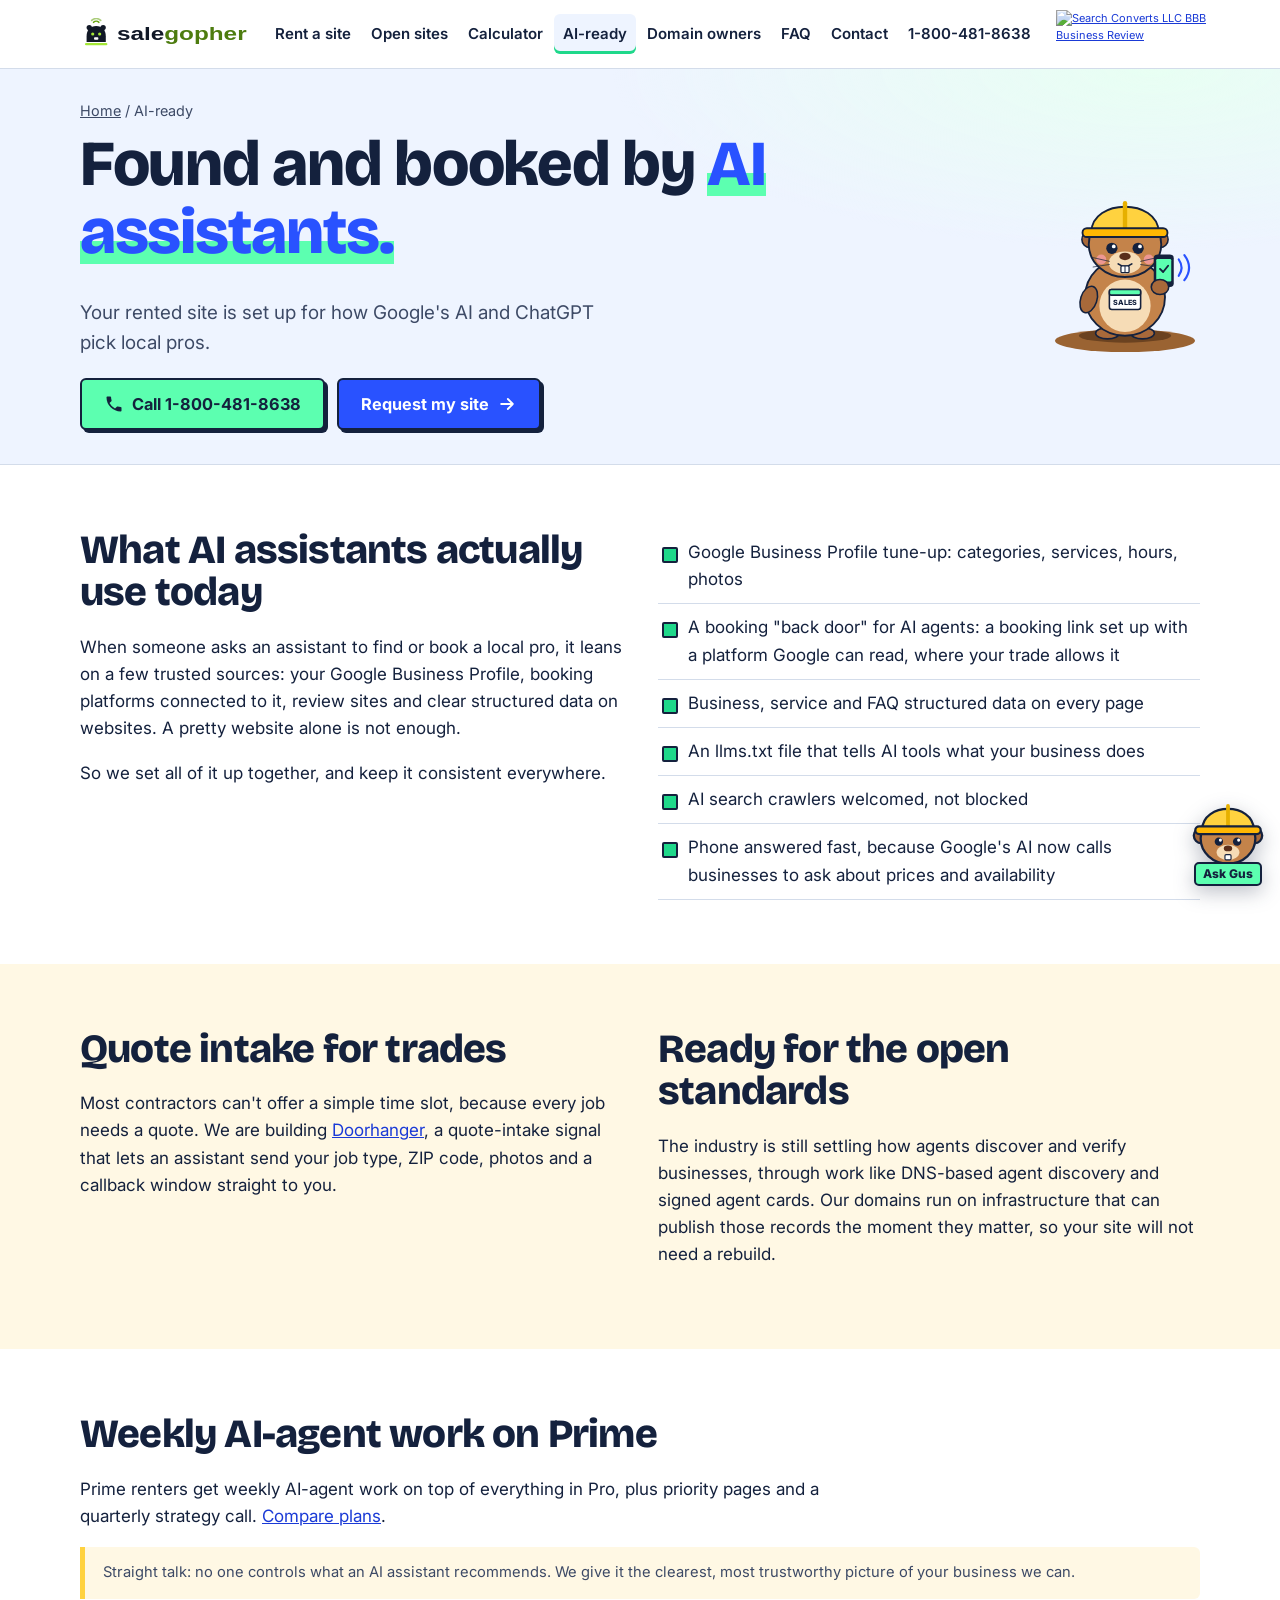
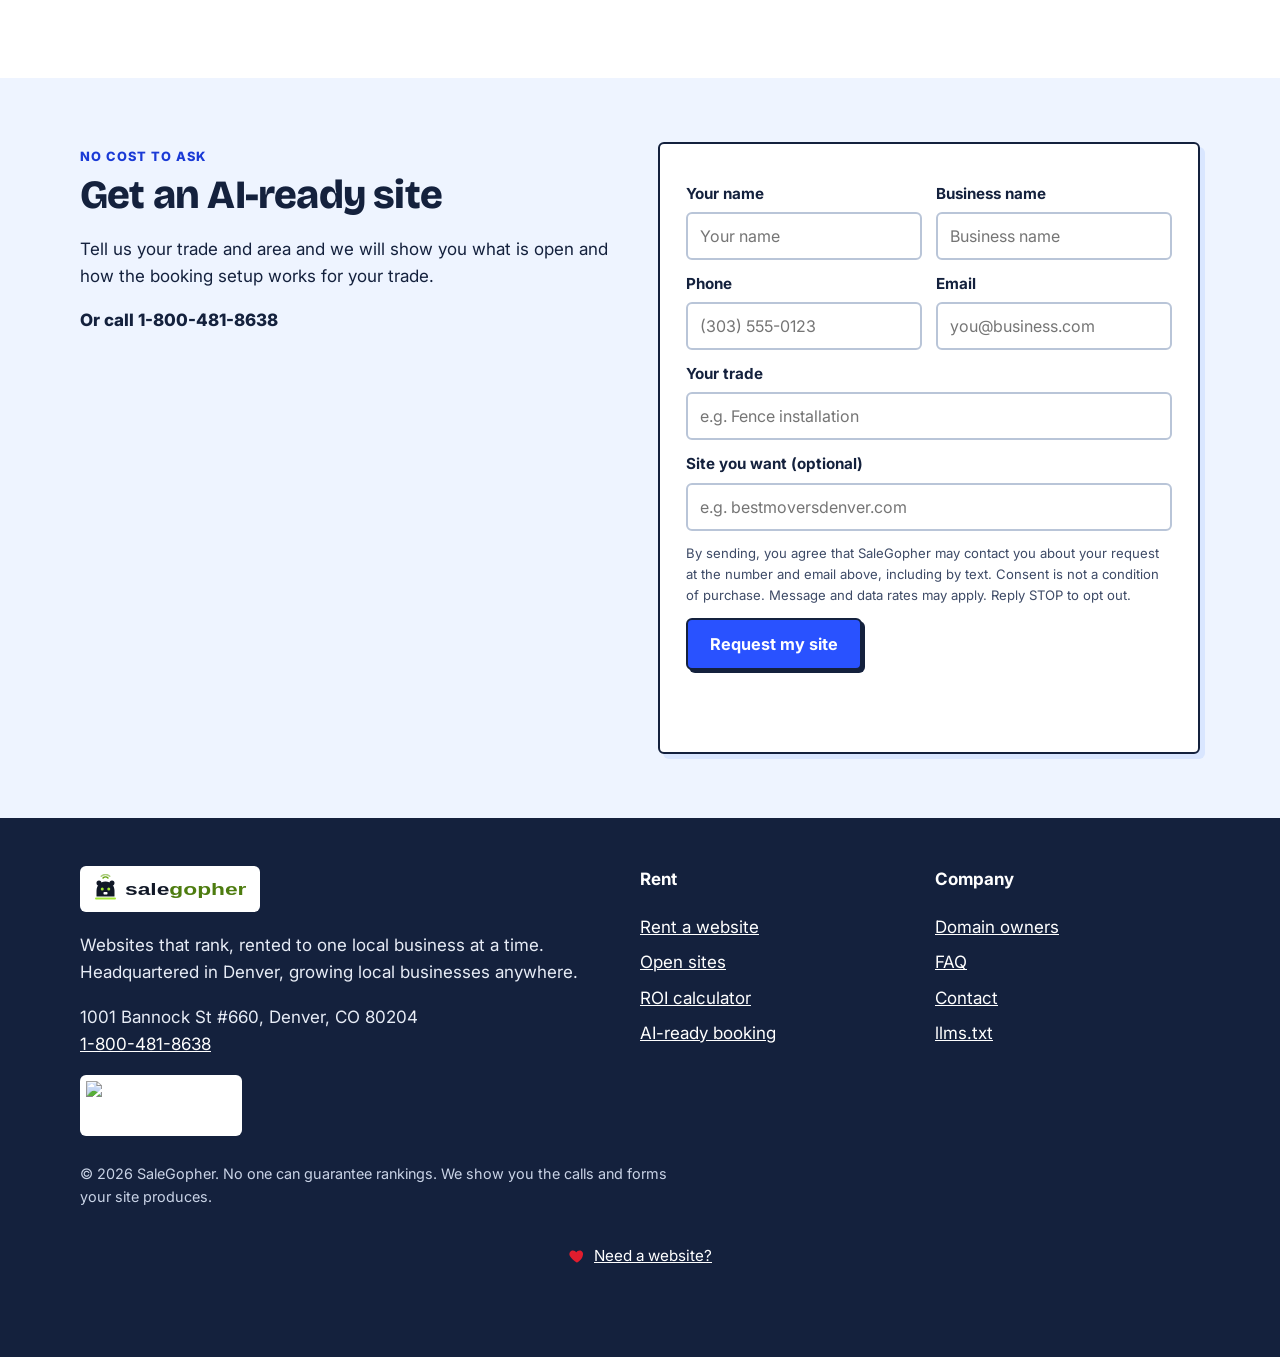
==== agent-ready/index.html @ 548cac98 "Launch salegopher.com v1.0 (logo B, Signal Gopher) Co-Authored-By: Claude Opus 5.5 <noreply@anthropi" ====
<!doctype html>
<html lang="en">
<head>
<meta charset="utf-8">
<meta name="viewport" content="width=device-width,initial-scale=1">
<title>AI-Ready Local Websites: Get Found and Booked by AI Assistants | SaleGopher</title>
<meta name="description" content="How SaleGopher sites help Google AI Mode and ChatGPT find and book your business: Google Business Profile, AI-agent booking path, structured data and llms.txt.">
<link rel="canonical" href="https://www.salegopher.com/agent-ready/">
<meta name="robots" content="index,follow,max-image-preview:large">
<meta property="og:type" content="website"><meta property="og:site_name" content="SaleGopher"><meta property="og:locale" content="en_US">
<meta property="og:title" content="AI-Ready Local Websites: Get Found and Booked by AI Assistants | SaleGopher"><meta property="og:description" content="How SaleGopher sites help Google AI Mode and ChatGPT find and book your business: Google Business Profile, AI-agent booking path, structured data and llms.txt."><meta property="og:url" content="https://www.salegopher.com/agent-ready/">
<meta property="og:image" content="https://www.salegopher.com/og.png"><meta property="og:image:width" content="1200"><meta property="og:image:height" content="630"><meta property="og:image:alt" content="SaleGopher: rent a website that ranks and keep every lead">
<meta name="twitter:card" content="summary_large_image"><meta name="twitter:title" content="AI-Ready Local Websites: Get Found and Booked by AI Assistants | SaleGopher"><meta name="twitter:description" content="How SaleGopher sites help Google AI Mode and ChatGPT find and book your business: Google Business Profile, AI-agent booking path, structured data and llms.txt."><meta name="twitter:image" content="https://www.salegopher.com/og.png">
<meta name="theme-color" content="#5cffb0">
<link rel="icon" href="/favicon.svg" type="image/svg+xml"><link rel="icon" href="/favicon.png" sizes="192x192" type="image/png"><link rel="apple-touch-icon" href="/apple-touch-icon.png">
<link rel="preconnect" href="https://fonts.googleapis.com"><link rel="preconnect" href="https://fonts.gstatic.com" crossorigin>
<link href="https://fonts.googleapis.com/css2?family=Bricolage+Grotesque:opsz,wght@12..96,700..800&family=Inter:wght@400;600;700;800&display=swap" rel="stylesheet">
<link rel="stylesheet" href="/assets/site.css?v=1.0">
<script type="application/ld+json">{"@context": "https://schema.org", "@graph": [{"@type": "Organization", "@id": "https://www.salegopher.com/#org", "name": "SaleGopher", "url": "https://www.salegopher.com/", "logo": "https://www.salegopher.com/assets/logo.svg", "image": "https://www.salegopher.com/og.png", "telephone": "+1-800-481-8638", "email": "info@eyetoad.com", "slogan": "Rent a website that ranks. Keep every lead.", "address": {"@type": "PostalAddress", "streetAddress": "1001 Bannock St #660", "addressLocality": "Denver", "addressRegion": "CO", "postalCode": "80204", "addressCountry": "US"}, "contactPoint": {"@type": "ContactPoint", "telephone": "+1-800-481-8638", "contactType": "sales", "areaServed": "US", "availableLanguage": "English"}, "description": "SaleGopher builds ranking local websites on exact-match keyword domains and rents each one exclusively to one business per trade and city. Headquartered in Denver, growing local businesses anywhere."}, {"@type": "WebSite", "@id": "https://www.salegopher.com/#site", "url": "https://www.salegopher.com/", "name": "SaleGopher", "inLanguage": "en-US", "publisher": {"@id": "https://www.salegopher.com/#org"}}, {"@type": "WebPage", "@id": "https://www.salegopher.com/agent-ready/#page", "url": "https://www.salegopher.com/agent-ready/", "name": "AI-Ready Local Websites: Get Found and Booked by AI Assistants | SaleGopher", "description": "How SaleGopher sites help Google AI Mode and ChatGPT find and book your business: Google Business Profile, AI-agent booking path, structured data and llms.txt.", "inLanguage": "en-US", "isPartOf": {"@id": "https://www.salegopher.com/#site"}, "about": {"@id": "https://www.salegopher.com/#org"}, "speakable": {"@type": "SpeakableSpecification", "cssSelector": [".hero h1", ".phead h1", ".lede"]}, "breadcrumb": {"@id": "https://www.salegopher.com/agent-ready/#crumbs"}}, {"@type": "BreadcrumbList", "@id": "https://www.salegopher.com/agent-ready/#crumbs", "itemListElement": [{"@type": "ListItem", "position": 1, "name": "Home", "item": "https://www.salegopher.com/"}, {"@type": "ListItem", "position": 2, "name": "AI-ready", "item": "https://www.salegopher.com/agent-ready/"}]}]}</script>
</head>
<body>
<a class="skip" href="#main">Skip to content</a>
<header class="top"><div class="wrap">
<a class="brand" href="/" aria-label="SaleGopher home"><img src="/assets/logo.svg" width="170" height="32" alt="SaleGopher"></a>
<button class="menu-btn" type="button" aria-expanded="false" aria-controls="nav">Menu</button>
<nav class="nav" id="nav" aria-label="Main"><a href="/rent-a-website/">Rent a site</a><a href="/available-websites/">Open sites</a><a href="/roi-calculator/">Calculator</a><a href="/agent-ready/" aria-current="page">AI-ready</a><a href="/domain-owners/">Domain owners</a><a href="/faq/">FAQ</a><a href="/contact/">Contact</a><a class="tel tel-d" href="tel:+18004818638">1-800-481-8638</a></nav>
<div class="tel-d"><a class="bbb" href="https://www.bbb.org/us/co/denver/profile/advertising-agencies/search-converts-llc-1296-90228702/#sealclick" target="_blank" rel="nofollow noopener"><img src="https://seal-alaskaoregonwesternwashington.bbb.org/seals/blue-seal-200-65-bbb-90228702.png" width="200" height="65" alt="Search Converts LLC BBB Business Review" loading="lazy"></a></div>
</div></header>
<div class="mbar"><a class="tel" href="tel:+18004818638">Call 1-800-481-8638</a><a class="bbb" href="https://www.bbb.org/us/co/denver/profile/advertising-agencies/search-converts-llc-1296-90228702/#sealclick" target="_blank" rel="nofollow noopener"><img src="https://seal-alaskaoregonwesternwashington.bbb.org/seals/blue-seal-200-65-bbb-90228702.png" width="200" height="65" alt="Search Converts LLC BBB Business Review" loading="lazy"></a></div>
<main id="main">
<div class="phead"><div class="wrap"><div><nav class="crumbs" aria-label="Breadcrumb"><a href="/">Home</a> / AI-ready</nav><h1>Found and booked by <em>AI assistants.</em></h1><p class="lede">Your rented site is set up for how Google's AI and ChatGPT pick local pros.</p><div class="ctas"><a class="btn call" href="tel:+18004818638"><svg viewBox="0 0 24 24" aria-hidden="true"><path fill="currentColor" d="M6.6 10.8a15.1 15.1 0 0 0 6.6 6.6l2.2-2.2c.3-.3.7-.4 1-.2 1.1.4 2.3.6 3.6.6.6 0 1 .4 1 1V20c0 .6-.4 1-1 1A17 17 0 0 1 3 4c0-.6.4-1 1-1h3.5c.6 0 1 .4 1 1 0 1.3.2 2.5.6 3.6.1.3 0 .7-.2 1z"/></svg>Call 1-800-481-8638</a><a class="btn" href="#reserve">Request my site<svg viewBox="0 0 24 24" aria-hidden="true"><path fill="none" stroke="currentColor" stroke-width="2.2" stroke-linecap="round" stroke-linejoin="round" d="M5 12h14M13 6l6 6-6 6"/></svg></a></div></div><svg class="gopher mini" viewBox="0 0 240 280" role="img" aria-label="Gus the SaleGopher">
<ellipse cx="120" cy="262" rx="112" ry="18" fill="#9a6332"/><ellipse cx="120" cy="254" rx="74" ry="11" fill="#6b4220"/>
<g class="g-bob">
<ellipse cx="92" cy="250" rx="19" ry="9" fill="#a8693a" stroke="#14213d" stroke-width="2.5"/><ellipse cx="148" cy="250" rx="19" ry="9" fill="#a8693a" stroke="#14213d" stroke-width="2.5"/>
<ellipse cx="120" cy="192" rx="64" ry="62" fill="#c4834a" stroke="#14213d" stroke-width="3"/>
<ellipse cx="120" cy="206" rx="41" ry="42" fill="#f6dcb6"/>
<rect x="95" y="180" width="50" height="32" rx="4" fill="#fff" stroke="#14213d" stroke-width="2.5"/><rect x="95" y="180" width="50" height="9" rx="3" fill="#5cffb0" stroke="#14213d" stroke-width="2.5"/>
<text x="120" y="205" text-anchor="middle" font-family="Inter,Arial,sans-serif" font-size="11.5" font-weight="800" fill="#14213d">SALES</text>
<ellipse cx="62" cy="196" rx="13" ry="22" transform="rotate(18 62 196)" fill="#a8693a" stroke="#14213d" stroke-width="2.5"/>
<circle cx="64" cy="100" r="13" fill="#a8693a" stroke="#14213d" stroke-width="2.5"/><circle cx="176" cy="100" r="13" fill="#a8693a" stroke="#14213d" stroke-width="2.5"/>
<ellipse cx="120" cy="108" rx="58" ry="52" fill="#c4834a" stroke="#14213d" stroke-width="3"/>
<path d="M66 88C68 34 172 34 174 88Z" fill="#ffd23f" stroke="#14213d" stroke-width="3"/><path d="M120 42v40" stroke="#e6b000" stroke-width="7" stroke-linecap="round"/>
<rect x="52" y="82" width="136" height="14" rx="7" fill="#ffb703" stroke="#14213d" stroke-width="3"/>
<circle cx="82" cy="132" r="8" fill="#ff9fb0" opacity=".7"/><circle cx="158" cy="132" r="8" fill="#ff9fb0" opacity=".7"/>
<circle cx="99" cy="114" r="9" fill="#14213d"/><circle cx="141" cy="114" r="9" fill="#14213d"/><circle cx="102" cy="111" r="3" fill="#fff"/><circle cx="144" cy="111" r="3" fill="#fff"/>
<ellipse cx="120" cy="137" rx="26" ry="18" fill="#f6dcb6"/><ellipse cx="120" cy="127" rx="9" ry="6" fill="#5a2e1a"/>
<path d="M109 139q11 8 22 0" fill="none" stroke="#14213d" stroke-width="2.5" stroke-linecap="round"/>
<rect x="113.5" y="142" width="13" height="11" rx="2" fill="#fff" stroke="#14213d" stroke-width="2"/><path d="M120 142v11" stroke="#14213d" stroke-width="1.6"/>
<path d="M95 135l-26-6M95 140l-26 4M145 135l26-6M145 140l26 4" stroke="#14213d" stroke-width="1.6" stroke-linecap="round" opacity=".7"/>
<rect x="166" y="124" width="32" height="52" rx="6" fill="#14213d"/><rect x="170" y="131" width="24" height="36" rx="2" fill="#5cffb0"/>
<path d="M176 147l5 5 8-10" fill="none" stroke="#14213d" stroke-width="3" stroke-linecap="round" stroke-linejoin="round"/>
<ellipse cx="176" cy="176" rx="14" ry="12" fill="#a8693a" stroke="#14213d" stroke-width="2.5"/>
<g class="g-ring" fill="none" stroke="#2952ff" stroke-width="3.5" stroke-linecap="round"><path d="M206 132q9 13 0 26"/><path d="M215 125q15 20 0 40"/></g>
</g></svg></div></div>
<section><div class="wrap grid2">
<div><h2>What AI assistants actually use today</h2>
<p>When someone asks an assistant to find or book a local pro, it leans on a few trusted sources: your Google Business Profile, booking platforms connected to it, review sites and clear structured data on websites. A pretty website alone is not enough.</p>
<p>So we set all of it up together, and keep it consistent everywhere.</p></div>
<ul class="plain">
<li>Google Business Profile tune-up: categories, services, hours, photos</li>
<li>A booking "back door" for AI agents: a booking link set up with a platform Google can read, where your trade allows it</li>
<li>Business, service and FAQ structured data on every page</li>
<li>An llms.txt file that tells AI tools what your business does</li>
<li>AI search crawlers welcomed, not blocked</li>
<li>Phone answered fast, because Google's AI now calls businesses to ask about prices and availability</li>
</ul>
</div></section>
<section class="cream"><div class="wrap grid2">
<div><h2>Quote intake for trades</h2><p>Most contractors can't offer a simple time slot, because every job needs a quote. We are building <a href="https://doorhanger.ai/">Doorhanger</a>, a quote-intake signal that lets an assistant send your job type, ZIP code, photos and a callback window straight to you.</p></div>
<div><h2>Ready for the open standards</h2><p>The industry is still settling how agents discover and verify businesses, through work like DNS-based agent discovery and signed agent cards. Our domains run on infrastructure that can publish those records the moment they matter, so your site will not need a rebuild.</p></div>
</div></section>
<section><div class="wrap"><h2>Weekly AI-agent work on Prime</h2><p>Prime renters get weekly AI-agent work on top of everything in Pro, plus priority pages and a quarterly strategy call. <a href="/rent-a-website/#plans">Compare plans</a>.</p>
<p class="note straight">Straight talk: no one controls what an AI assistant recommends. We give it the clearest, most trustworthy picture of your business we can.</p></div></section>
<section class="tint" id="reserve"><div class="wrap grid2"><div><span class="kicker">No cost to ask</span><h2>Get an AI-ready site</h2><p>Tell us your trade and area and we will show you what is open and how the booking setup works for your trade.</p><p><a class="tel" href="tel:+18004818638">Or call 1-800-481-8638</a></p></div><div class="panel"><form data-form data-subject="SaleGopher request (AI-ready)" novalidate><div class="hp" aria-hidden="true"><label>Leave empty<input name="_honey" type="text" tabindex="-1" autocomplete="off"></label></div><div class="row"><div><label for="f-name">Your name</label><input id="f-name" name="name" required autocomplete="name" placeholder="Your name"></div><div><label for="f-biz">Business name</label><input id="f-biz" name="business" required autocomplete="organization" placeholder="Business name"></div></div><div class="row"><div><label for="f-phone">Phone</label><input id="f-phone" name="phone" type="tel" required autocomplete="tel" placeholder="(303) 555-0123"></div><div><label for="f-email">Email</label><input id="f-email" name="email" type="email" required autocomplete="email" placeholder="you@business.com"></div></div><label for="f-trade">Your trade</label><input id="f-trade" name="trade" required placeholder="e.g. Fence installation"><label for="f-site">Site you want (optional)</label><input id="f-site" name="site" placeholder="e.g. bestmoversdenver.com"><p class="consent">By sending, you agree that SaleGopher may contact you about your request at the number and email above, including by text. Consent is not a condition of purchase. Message and data rates may apply. Reply STOP to opt out.</p><button class="btn" type="submit">Request my site</button><p class="status" role="status" aria-live="polite"></p></form></div></div></section>
</main>
<footer><div class="wrap">
<div class="cols">
<div><a class="flogo" href="/" aria-label="SaleGopher home"><img src="/assets/logo.svg" width="160" height="30" alt="SaleGopher" loading="lazy"></a>
<p>Websites that rank, rented to one local business at a time. Headquartered in Denver, growing local businesses anywhere.</p>
<p>1001 Bannock St #660, Denver, CO 80204<br><a href="tel:+18004818638">1-800-481-8638</a></p><a class="bbb" href="https://www.bbb.org/us/co/denver/profile/advertising-agencies/search-converts-llc-1296-90228702/#sealclick" target="_blank" rel="nofollow noopener"><img src="https://seal-alaskaoregonwesternwashington.bbb.org/seals/blue-seal-200-65-bbb-90228702.png" width="200" height="65" alt="Search Converts LLC BBB Business Review" loading="lazy"></a></div>
<div><p><strong>Rent</strong></p><ul><li><a href="/rent-a-website/">Rent a website</a></li><li><a href="/available-websites/">Open sites</a></li><li><a href="/roi-calculator/">ROI calculator</a></li><li><a href="/agent-ready/">AI-ready booking</a></li></ul></div>
<div><p><strong>Company</strong></p><ul><li><a href="/domain-owners/">Domain owners</a></li><li><a href="/faq/">FAQ</a></li><li><a href="/contact/">Contact</a></li><li><a href="/llms.txt">llms.txt</a></li></ul></div>
</div>
<p class="fnote">&copy; 2026 SaleGopher. No one can guarantee rankings. We show you the calls and forms your site produces.</p>
<div class="heart"><svg viewBox="0 0 24 24" aria-hidden="true"><path fill="#e11d2e" d="M12 21s-7.5-4.6-9.6-9.2C.8 8.2 3 4.5 6.6 4.5c2.1 0 3.6 1.2 4.4 2.5.8-1.3 2.3-2.5 4.4-2.5 3.6 0 5.8 3.7 4.2 7.3C19.5 16.4 12 21 12 21z"/></svg><a href="https://eyetoad.com/">Need a website?</a></div>
</div></footer>
<script src="/assets/site.js?v=1.0" defer></script>
<script src="/assets/gus.js?v=1.0" defer></script>
</body>
</html>
---- assets/site.css ----
/* SaleGopher */
:root{
  --paper:#ffffff; --sky:#eef4ff; --sky2:#d9e6ff; --cream:#fff8e4; --mintbg:#e8fff3;
  --ink:#14213d; --ink2:#3d4a66;
  --cobalt:#2952ff; --cobalt-d:#1a3ad6; --mint:#5cffb0; --mint-d:#1fd88a; --sun:#ffd23f; --sun-d:#e6b000;
  --dirt:#9a6332; --dirt-d:#6b4220; --green:#0f8a52; --red:#c81e2c;
  --line:#d3dcea; --r:6px;
  --display:"Bricolage Grotesque","Poppins",system-ui,-apple-system,"Segoe UI",sans-serif;
  --body:"Inter",system-ui,-apple-system,"Segoe UI",Roboto,sans-serif;
}
*{box-sizing:border-box}
html{scroll-behavior:smooth;-webkit-text-size-adjust:100%;overflow-x:hidden}
body{margin:0;background:var(--paper);color:var(--ink);font:400 17px/1.6 var(--body);overflow-x:hidden}
img,svg{max-width:100%;display:block}
a{color:var(--cobalt-d)}
a:focus-visible,button:focus-visible,input:focus-visible,select:focus-visible,textarea:focus-visible,summary:focus-visible{outline:3px solid var(--cobalt);outline-offset:2px}
.wrap{max-width:1160px;margin:0 auto;padding:0 20px}
h1,h2,h3{font-family:var(--display);line-height:1.06;margin:0 0 .5em;letter-spacing:-.02em;color:var(--ink)}
h1{font-size:clamp(2.2rem,5.6vw,4rem);font-weight:800}
h2{font-size:clamp(1.65rem,3.4vw,2.5rem);font-weight:800}
h3{font-size:1.25rem;font-weight:800}
h1 em,h2 em{font-style:normal;color:var(--cobalt);background:linear-gradient(transparent 62%,var(--mint) 62%,var(--mint) 92%,transparent 92%)}
p{margin:0 0 1em;max-width:68ch}
.lede{font-size:1.18rem;color:var(--ink2);max-width:46ch}
.kicker{display:inline-block;font:800 .8rem var(--body);letter-spacing:.08em;text-transform:uppercase;color:var(--cobalt-d);margin-bottom:10px}
.skip{position:absolute;left:-999px}.skip:focus{left:12px;top:12px;background:#fff;padding:8px 12px;z-index:99}

/* header */
.top{border-bottom:1px solid var(--line);background:#fff;position:sticky;top:0;z-index:40}
.top .wrap{display:flex;align-items:center;gap:16px;min-height:68px}
.brand{display:flex;align-items:center;text-decoration:none;flex:none}
.brand img{width:170px;height:32px}
.nav{display:flex;gap:2px;margin-left:auto;align-items:center}
.nav a{color:var(--ink);text-decoration:none;font-weight:600;font-size:.94rem;padding:8px 9px;border-radius:var(--r);white-space:nowrap}
.nav a:hover,.nav a[aria-current=page]{background:var(--sky)}
.nav a[aria-current=page]{box-shadow:inset 0 -3px 0 var(--mint-d)}
.tel{font-weight:800;white-space:nowrap;text-decoration:none;color:var(--ink)}
.bbb{display:block;width:150px;flex:none}
.bbb img{width:150px;height:auto;max-height:49px;overflow:hidden;font-size:11px}
.menu-btn{display:none;margin-left:auto;background:#fff;border:2px solid var(--ink);border-radius:var(--r);padding:8px 12px;font:700 .95rem var(--body);color:var(--ink);cursor:pointer;min-height:44px}
@media (max-width:1180px){
  .menu-btn{display:block}
  .nav{display:none;position:absolute;left:0;right:0;top:100%;background:#fff;flex-direction:column;align-items:stretch;padding:8px 20px 16px;border-bottom:2px solid var(--ink);margin:0;box-shadow:0 12px 24px rgba(20,33,61,.12)}
  .nav.open{display:flex}
  .nav a{padding:12px 10px;font-size:1.05rem}
  .top .tel-d{display:none}
}
.mbar{display:none}
@media (max-width:1180px){
  .mbar{display:flex;gap:10px;align-items:center;justify-content:space-between;padding:6px 20px;background:var(--mintbg);border-bottom:1px solid var(--line)}
  .mbar .bbb,.mbar .bbb img{width:110px}
}

/* buttons: squared, outlined, never pills */
.btn{display:inline-flex;align-items:center;justify-content:center;gap:8px;min-height:52px;padding:12px 22px;border-radius:var(--r);border:2px solid var(--ink);background:var(--cobalt);color:#fff;font:700 1.02rem var(--body);text-decoration:none;cursor:pointer;box-shadow:3px 3px 0 var(--ink);transition:transform .15s ease,box-shadow .15s ease,background .15s ease}
.btn:hover{background:var(--cobalt-d);transform:translate(-1px,-1px);box-shadow:4px 4px 0 var(--ink)}
.btn:active{transform:translate(2px,2px);box-shadow:1px 1px 0 var(--ink)}
.btn.call{background:var(--mint);color:var(--ink)}
.btn.call:hover{background:#7dffc1}
.btn.alt{background:#fff;color:var(--ink)}
.btn.alt:hover{background:var(--sky)}
.btn.sun{background:var(--sun);color:var(--ink)}
.btn.sun:hover{background:#ffdc66}
.btn svg{width:20px;height:20px;flex:none}
.ctas{display:flex;flex-wrap:wrap;gap:12px;margin-top:20px}
@media (max-width:520px){.ctas .btn{flex:1 1 100%}}

/* hero */
.hero{background:radial-gradient(1200px 400px at 85% 0%,var(--mintbg),transparent 60%),linear-gradient(180deg,var(--sky) 0%,#fff 100%);padding:40px 0 56px;overflow:hidden}
.hero .wrap{display:grid;grid-template-columns:1.05fr .95fr;gap:36px;align-items:center}
.hero h1{max-width:14ch}
@media (max-width:860px){.hero{padding:22px 0 34px}.hero .wrap{grid-template-columns:1fr;gap:26px}}
.hero-art{position:relative;max-width:470px;width:100%;margin:0 auto;min-height:330px}
.hero-art .gopher{position:absolute;left:-6px;bottom:-10px;width:200px;z-index:2}
.sign{position:relative;margin-left:120px}
.sign .board{position:relative;background:#fff;border:3px solid var(--ink);border-radius:10px;padding:20px 20px 16px;box-shadow:7px 7px 0 var(--sun)}
.sign .tag{display:inline-block;background:var(--sun);color:var(--ink);font:800 1.2rem var(--display);padding:3px 10px;border:2px solid var(--ink);border-radius:4px;margin-bottom:12px;letter-spacing:.02em}
.sign .addr{font:800 clamp(1.02rem,3vw,1.35rem) var(--display);word-break:break-all;min-height:2.6em;transition:opacity .5s ease}
.sign .meta{display:flex;justify-content:space-between;flex-wrap:wrap;gap:6px 10px;margin-top:10px;padding-top:10px;border-top:2px dashed var(--line);font-size:.92rem;color:var(--ink2)}
.sign .meta b{color:var(--ink)}
.sign .post{width:12px;height:110px;background:var(--dirt);margin:0 auto;border:2px solid var(--ink);border-top:0}
@media (max-width:860px){.hero-art{max-width:360px;min-height:0}.hero-art .gopher{width:140px;left:-10px;bottom:-6px}.sign{margin-left:92px}.sign .post{height:70px}}
@media (max-width:400px){.hero-art .gopher{width:118px}.sign{margin-left:78px}.sign .board{padding:16px 14px 12px}}

/* gopher motion: gentle only */
.gopher .g-bob{animation:bob 4.8s ease-in-out infinite;transform-origin:120px 240px}
.gopher .g-ring{animation:ring 2.8s ease-in-out infinite;transform-origin:186px 150px}
@keyframes bob{0%,100%{transform:translateY(0)}50%{transform:translateY(-5px)}}
@keyframes ring{0%,100%{opacity:.25}50%{opacity:.85}}

/* page head */
.phead{background:radial-gradient(900px 300px at 90% 0%,var(--mintbg),transparent 60%),var(--sky);padding:30px 0 34px;border-bottom:1px solid var(--line)}
.phead .wrap{display:grid;grid-template-columns:1fr auto;gap:20px;align-items:center}
.phead .mini{width:150px}
@media (max-width:760px){.phead{padding:18px 0 26px}.phead .wrap{grid-template-columns:1fr}.phead .mini{display:none}}
.crumbs{font-size:.9rem;margin-bottom:8px;color:var(--ink2)}
.crumbs a{color:var(--ink2)}

/* sections */
section{padding:64px 0}
section.tint{background:var(--sky)}
section.cream{background:var(--cream)}
.band{background:var(--cobalt);color:#fff}
.band h2,.band p{color:#fff}
.band a:not(.btn){color:#fff}
.grid3{display:grid;grid-template-columns:repeat(3,1fr);gap:24px}
.grid2{display:grid;grid-template-columns:1fr 1fr;gap:36px;align-items:start}
@media (max-width:860px){.grid3,.grid2{grid-template-columns:1fr}section{padding:46px 0}}
.steps{list-style:none;padding:0;margin:24px 0 0;display:grid;grid-template-columns:repeat(3,1fr);gap:28px;counter-reset:s}
.steps li{counter-increment:s;border-top:4px solid var(--ink);padding-top:14px}
.steps li::before{content:counter(s);font:800 2.4rem var(--display);color:var(--cobalt);display:block;line-height:1;margin-bottom:8px}
@media (max-width:860px){.steps{grid-template-columns:1fr}}
.plain{list-style:none;padding:0;margin:0}
.plain li{padding:10px 0 10px 30px;border-bottom:1px solid var(--line);position:relative}
.plain li::before{content:"";position:absolute;left:4px;top:18px;width:12px;height:12px;background:var(--mint-d);border:2px solid var(--ink);border-radius:2px}
.panel{background:#fff;border:2px solid var(--ink);border-radius:var(--r);padding:26px;box-shadow:5px 5px 0 var(--sky2)}
.panel.flat{border-color:var(--line);box-shadow:none}
.note{font-size:.92rem;color:var(--ink2)}
.straight{border-left:5px solid var(--sun);background:var(--cream);padding:14px 18px;border-radius:0 var(--r) var(--r) 0;max-width:none}

/* plans */
.plans{display:grid;grid-template-columns:repeat(3,1fr);gap:22px;margin-top:22px;align-items:stretch}
@media (max-width:900px){.plans{grid-template-columns:1fr}}
.plan{background:#fff;border:2px solid var(--ink);border-radius:var(--r);padding:24px;display:flex;flex-direction:column;box-shadow:5px 5px 0 var(--sky2)}
.plan.pro{box-shadow:6px 6px 0 var(--mint-d)}
.plan.prime{box-shadow:6px 6px 0 var(--sun)}
.plan .tier{font:800 .85rem var(--body);letter-spacing:.12em;color:var(--cobalt-d)}
.plan h3{margin:4px 0 2px}
.price{font:800 2.5rem var(--display);margin:8px 0 2px;line-height:1}
.price small{font:600 1rem var(--body);color:var(--ink2)}
.price .from{display:block;font:700 .85rem var(--body);color:var(--ink2);letter-spacing:.04em;text-transform:uppercase;margin-bottom:4px}
.plan .fit{color:var(--ink2);font-size:.95rem;margin:6px 0 12px}
.plan ul{list-style:none;padding:0;margin:0 0 18px}
.plan li{padding:7px 0 7px 26px;position:relative;border-bottom:1px solid var(--line);font-size:.97rem}
.plan li::before{content:"";position:absolute;left:2px;top:14px;width:12px;height:7px;border-left:3px solid var(--green);border-bottom:3px solid var(--green);transform:rotate(-45deg)}
.plan .btn{margin-top:auto}
.terms{display:flex;flex-wrap:wrap;gap:10px 22px;margin-top:22px;padding:16px 18px;border:2px dashed var(--ink);border-radius:var(--r);background:#fff;font-weight:700}
.terms span{display:flex;align-items:center;gap:8px}
.terms span::before{content:"";width:10px;height:10px;background:var(--mint-d);border:2px solid var(--ink)}

/* old way vs new way */
.vs{display:grid;grid-template-columns:1fr 1fr;gap:24px;margin-top:26px}
@media (max-width:860px){.vs{grid-template-columns:1fr}}
.way{border:2px solid var(--ink);border-radius:var(--r);background:#fff;padding:22px;position:relative}
.way.old{background:#fafbfd;border-style:dashed}
.way.new{box-shadow:6px 6px 0 var(--mint-d)}
.way .lbl{display:inline-block;font:800 .8rem var(--body);letter-spacing:.1em;text-transform:uppercase;padding:4px 10px;border:2px solid var(--ink);border-radius:4px;margin-bottom:10px}
.way.old .lbl{background:#e9edf3}
.way.new .lbl{background:var(--mint)}
.way svg.flow{width:100%;height:auto;margin:6px 0 10px}
.way svg text{font-family:var(--body);font-weight:700;fill:var(--ink)}
.flow .dot{animation:fly 3.2s ease-in-out infinite}
.flow .dot.d2{animation-delay:.12s}.flow .dot.d3{animation-delay:.24s}.flow .dot.d4{animation-delay:.36s}
@keyframes fly{0%,12%{transform:translate(0,0);opacity:0}20%{opacity:1}75%{transform:translate(var(--dx),var(--dy));opacity:1}90%,100%{transform:translate(var(--dx),var(--dy));opacity:0}}
.flow .hit{animation:hit 3.2s ease-in-out infinite}
@keyframes hit{0%,70%{transform:scale(1)}80%{transform:scale(1.08)}100%{transform:scale(1)}}
.way ul{list-style:none;margin:0;padding:0}
.way li{padding:7px 0 7px 28px;position:relative;border-top:1px solid var(--line)}
.way.old li::before{content:"";position:absolute;left:4px;top:17px;width:13px;height:3px;background:var(--ink2)}
.way.new li::before{content:"";position:absolute;left:4px;top:12px;width:12px;height:7px;border-left:3px solid var(--green);border-bottom:3px solid var(--green);transform:rotate(-45deg)}

/* listings + dig */
.filters{display:flex;flex-wrap:wrap;gap:8px;margin:18px 0 24px}
.filters button{background:#fff;border:2px solid var(--ink);border-radius:var(--r);padding:8px 14px;font:700 .95rem var(--body);color:var(--ink);cursor:pointer;min-height:44px}
.filters button[aria-pressed=true]{background:var(--ink);color:#fff}
.lots{display:grid;grid-template-columns:repeat(3,1fr);gap:22px}
@media (max-width:980px){.lots{grid-template-columns:1fr 1fr}}
@media (max-width:620px){.lots{grid-template-columns:1fr}}
.lot{border:2px solid var(--line);border-radius:var(--r);padding:20px;background:#fff;display:flex;flex-direction:column;transition:transform .55s cubic-bezier(.2,.8,.2,1),opacity .55s ease,border-color .2s}
.lot:hover{border-color:var(--ink)}
.lot .d{font:800 1.08rem var(--display);word-break:break-all;margin:8px 0 4px}
.lot .k{color:var(--ink2);font-size:.95rem;margin-bottom:14px}
.lot .st{align-self:flex-start;font-size:.82rem;font-weight:700;padding:3px 8px;border-radius:4px;background:var(--sky2);color:var(--ink);border:1px solid var(--ink)}
.lot .st.open{background:#d4f8e6;color:#075c34}
.lot .st.now{background:var(--sun);color:var(--ink)}
.lot .btn{margin-top:auto;min-height:46px;box-shadow:2px 2px 0 var(--ink)}
.lot[hidden]{display:none}
.dig-ready .lot{opacity:0;transform:translateY(34px) scale(.97)}
.dig-ready.dug .lot{opacity:1;transform:none}
.digbar{display:flex;align-items:flex-end;gap:16px;margin:8px 0 6px}
.digbar .mini-dig{width:96px;flex:none}
.digbar p{margin:0 0 8px;font-weight:700}
.mini-dig .g-pop{transform:translateY(60px);transition:transform .7s cubic-bezier(.2,.9,.3,1.3)}
.dug-bar .mini-dig .g-pop{transform:none}
.mini-dig .dirt{opacity:0}
.dug-bar .mini-dig .dirt{animation:dirt 1.1s ease-out .2s 1 both}
.mini-dig .dirt.r{--dx:18px}.mini-dig .dirt.l{--dx:-18px}
@keyframes dirt{0%{opacity:0;transform:translate(0,0)}25%{opacity:1}100%{opacity:0;transform:translate(var(--dx),-26px)}}
.pilots{display:grid;grid-template-columns:1fr 1fr;gap:22px;margin-top:22px}
@media (max-width:760px){.pilots{grid-template-columns:1fr}}
.pilot{background:#fff;border:2px solid var(--ink);border-radius:var(--r);padding:22px;box-shadow:6px 6px 0 var(--sun);display:flex;flex-direction:column}
.pilot .d{font:800 clamp(1.15rem,3.4vw,1.5rem) var(--display);word-break:break-all;margin:10px 0 4px}
.pilot .btn{align-self:flex-start;margin-top:14px}

/* forms */
form .row{display:grid;grid-template-columns:1fr 1fr;gap:14px}
@media (max-width:620px){form .row{grid-template-columns:1fr}}
label{display:block;font-weight:700;font-size:.95rem;margin:12px 0 6px}
input,select,textarea{width:100%;font:400 1rem var(--body);padding:12px;border:2px solid #b9c5d8;border-radius:var(--r);background:#fff;color:var(--ink)}
input:focus,select:focus,textarea:focus{border-color:var(--cobalt)}
input[aria-invalid=true],textarea[aria-invalid=true]{border-color:var(--red)}
textarea{min-height:110px;resize:vertical}
.consent{font-size:.82rem;color:var(--ink2);margin:12px 0}
.hp{position:absolute!important;left:-9999px;width:1px;height:1px;overflow:hidden}
.status{margin-top:12px;font-weight:700;min-height:1.6em}
.status.ok{color:#075c34}.status.err{color:var(--red)}

/* calculator */
.calc{display:grid;grid-template-columns:1fr 1fr;gap:32px}
@media (max-width:860px){.calc{grid-template-columns:1fr}}
.calc output{display:block;font:800 1.9rem var(--display);color:var(--ink);line-height:1.15}
.calc .res{background:var(--sky);border:2px solid var(--ink);border-radius:var(--r);padding:20px 22px;align-self:start}
.calc .res div{padding:9px 0;border-bottom:1px solid var(--sky2)}
.calc .res div:last-child{border-bottom:0}
.calc .res .big{background:#fff;border:2px solid var(--ink);border-radius:var(--r);padding:12px 14px;margin-bottom:8px}
.calc .res .neg output{color:var(--red)}
.calc .res .pos output{color:#075c34}
.presets{display:flex;flex-wrap:wrap;gap:8px;margin-top:8px}
.presets button{background:#fff;border:2px solid var(--ink);border-radius:var(--r);padding:7px 12px;font:700 .92rem var(--body);color:var(--ink);cursor:pointer;min-height:44px}
.presets button[aria-pressed=true]{background:var(--mint)}
input[type=range]{padding:0;border:0;accent-color:var(--cobalt);height:32px}

/* faq */
details{border-bottom:1px solid var(--line);padding:16px 0}
summary{font-weight:800;cursor:pointer;font-size:1.08rem;list-style-position:outside}
details p{margin:10px 0 0}

/* footer */
footer{background:var(--ink);color:#e7ecf6;padding:48px 0 84px}
footer a{color:#fff}
footer strong{color:#fff}
footer .cols{display:grid;grid-template-columns:2fr 1fr 1fr;gap:30px}
@media (max-width:860px){footer .cols{grid-template-columns:1fr}}
footer .flogo{background:#fff;border-radius:var(--r);padding:8px 10px;display:inline-block;margin-bottom:12px}
footer .flogo img{width:160px;height:30px}
footer .bbb{background:#fff;padding:6px;border-radius:var(--r);width:auto;display:inline-block}
footer ul{list-style:none;padding:0;margin:0}footer li{padding:4px 0}
.fnote{color:#c9d3e6;margin-top:24px;font-size:.9rem}
.heart{display:flex;align-items:center;justify-content:center;gap:8px;padding:22px 0 4px;font-size:.95rem}
.heart svg{width:18px;height:18px;animation:beat 2.4s ease-in-out infinite}
@keyframes beat{0%,100%{transform:scale(1)}50%{transform:scale(1.15)}}

@media (prefers-reduced-motion:reduce){*,*::before,*::after{animation:none!important;transition:none!important;scroll-behavior:auto!important}.dig-ready .lot{opacity:1;transform:none}.mini-dig .g-pop{transform:none}}
.pilot .st{align-self:flex-start;font-size:.82rem;font-weight:700;padding:3px 8px;border-radius:4px;background:var(--sun);color:var(--ink);border:1px solid var(--ink)}
.hero .lede{max-width:50ch}
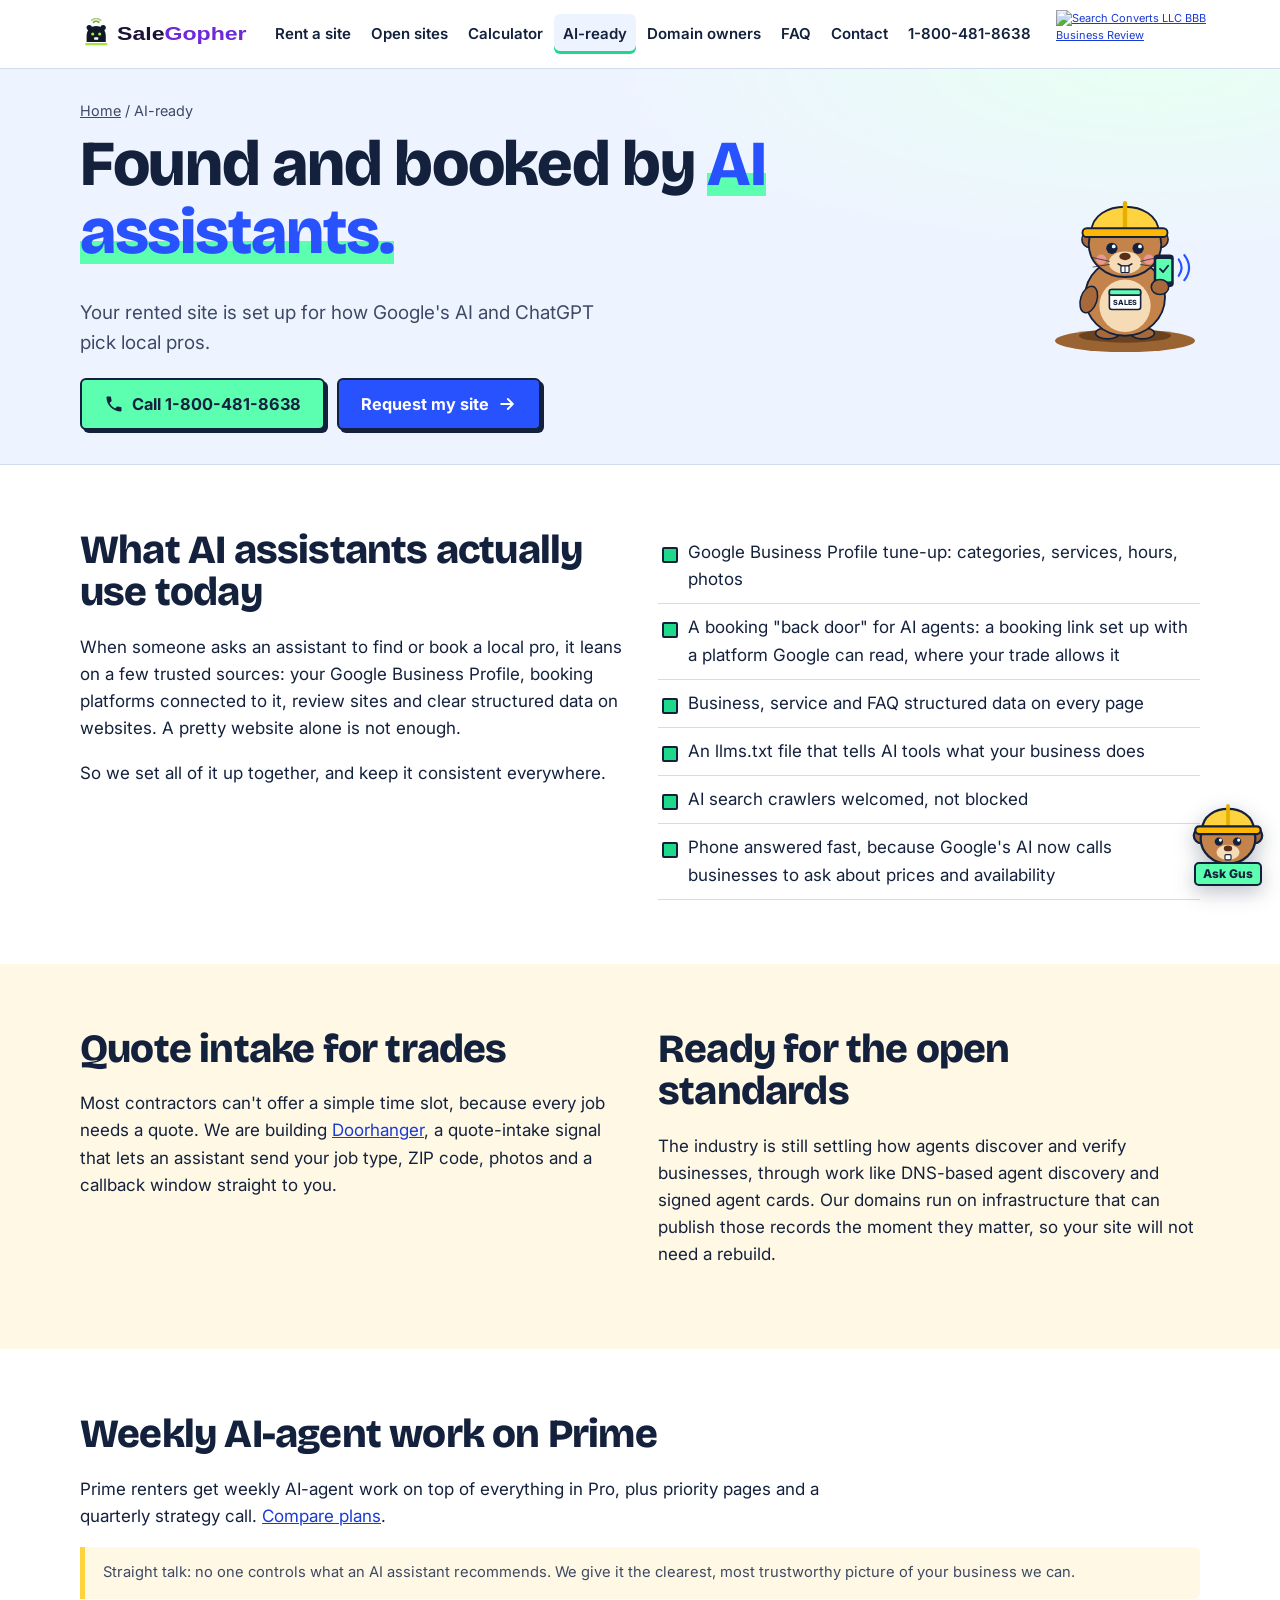
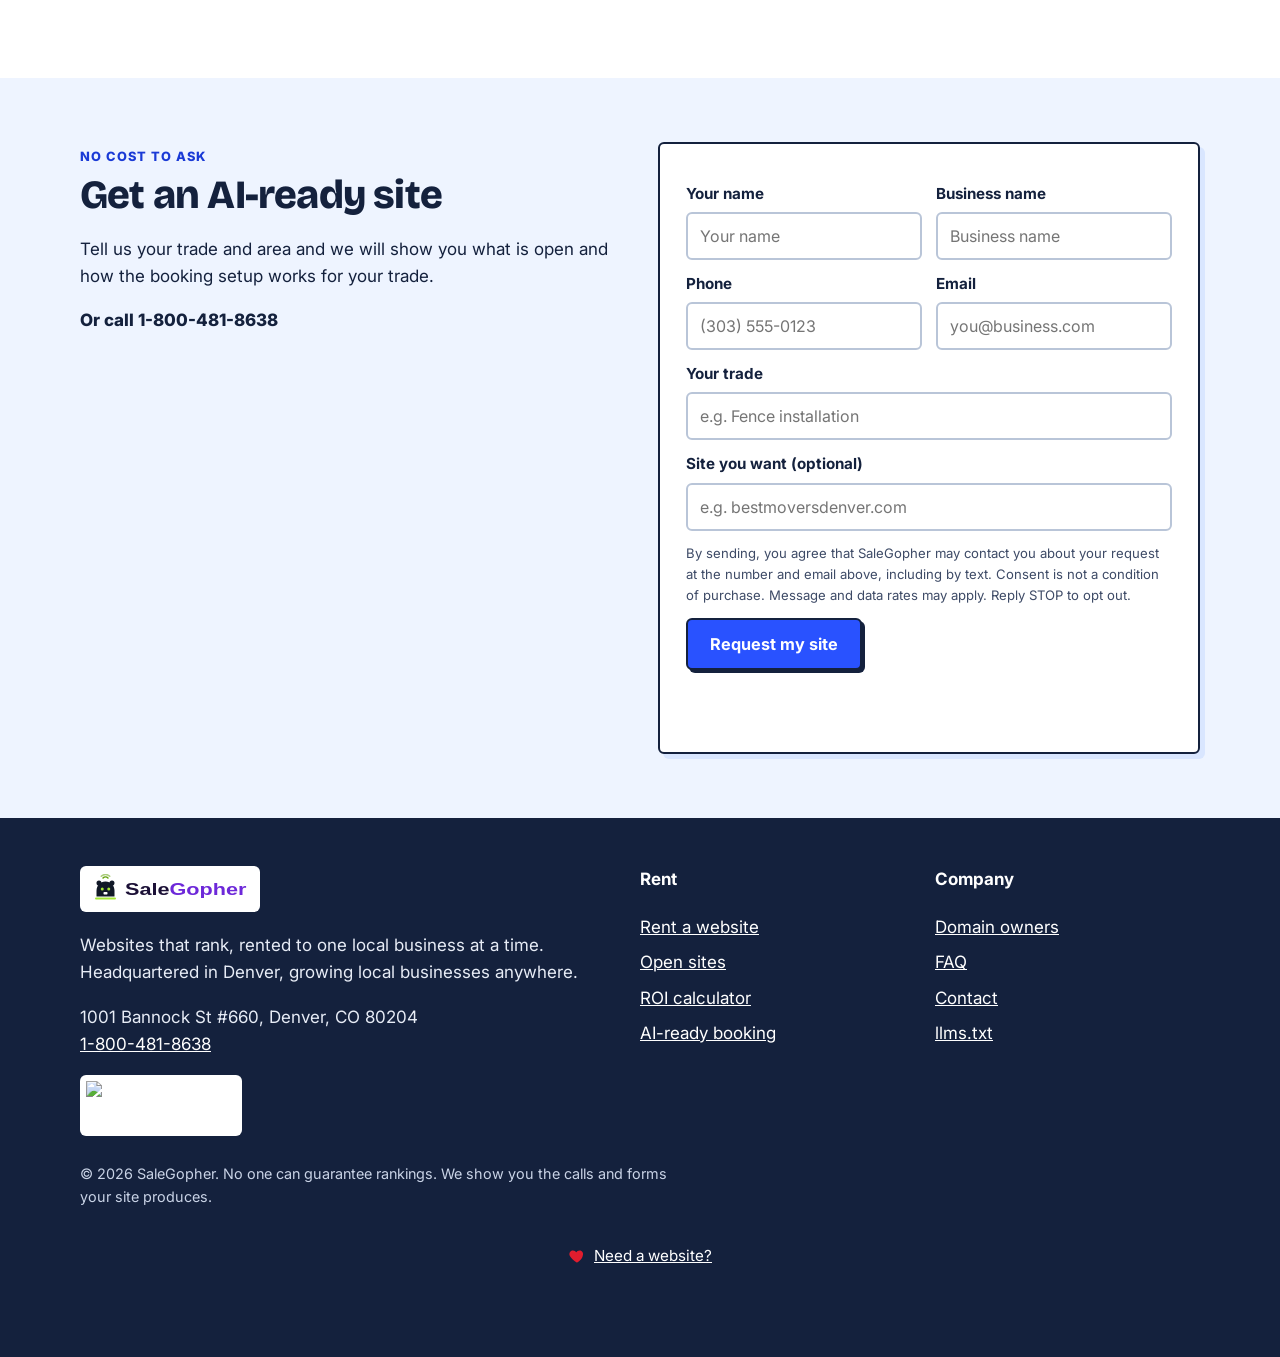
==== commit c9ea96e9: "Final logo: B mark + D wordmark, slogan 'Your leads, fetched.' Co-Authored-By: Claude Opus 5.5 <nore" ====
--- a/agent-ready/index.html
+++ b/agent-ready/index.html
@@ -16,7 +16,7 @@
 <link rel="preconnect" href="https://fonts.googleapis.com"><link rel="preconnect" href="https://fonts.gstatic.com" crossorigin>
 <link href="https://fonts.googleapis.com/css2?family=Bricolage+Grotesque:opsz,wght@12..96,700..800&family=Inter:wght@400;600;700;800&display=swap" rel="stylesheet">
 <link rel="stylesheet" href="/assets/site.css?v=1.0">
-<script type="application/ld+json">{"@context": "https://schema.org", "@graph": [{"@type": "Organization", "@id": "https://www.salegopher.com/#org", "name": "SaleGopher", "url": "https://www.salegopher.com/", "logo": "https://www.salegopher.com/assets/logo.svg", "image": "https://www.salegopher.com/og.png", "telephone": "+1-800-481-8638", "email": "info@eyetoad.com", "slogan": "Rent a website that ranks. Keep every lead.", "address": {"@type": "PostalAddress", "streetAddress": "1001 Bannock St #660", "addressLocality": "Denver", "addressRegion": "CO", "postalCode": "80204", "addressCountry": "US"}, "contactPoint": {"@type": "ContactPoint", "telephone": "+1-800-481-8638", "contactType": "sales", "areaServed": "US", "availableLanguage": "English"}, "description": "SaleGopher builds ranking local websites on exact-match keyword domains and rents each one exclusively to one business per trade and city. Headquartered in Denver, growing local businesses anywhere."}, {"@type": "WebSite", "@id": "https://www.salegopher.com/#site", "url": "https://www.salegopher.com/", "name": "SaleGopher", "inLanguage": "en-US", "publisher": {"@id": "https://www.salegopher.com/#org"}}, {"@type": "WebPage", "@id": "https://www.salegopher.com/agent-ready/#page", "url": "https://www.salegopher.com/agent-ready/", "name": "AI-Ready Local Websites: Get Found and Booked by AI Assistants | SaleGopher", "description": "How SaleGopher sites help Google AI Mode and ChatGPT find and book your business: Google Business Profile, AI-agent booking path, structured data and llms.txt.", "inLanguage": "en-US", "isPartOf": {"@id": "https://www.salegopher.com/#site"}, "about": {"@id": "https://www.salegopher.com/#org"}, "speakable": {"@type": "SpeakableSpecification", "cssSelector": [".hero h1", ".phead h1", ".lede"]}, "breadcrumb": {"@id": "https://www.salegopher.com/agent-ready/#crumbs"}}, {"@type": "BreadcrumbList", "@id": "https://www.salegopher.com/agent-ready/#crumbs", "itemListElement": [{"@type": "ListItem", "position": 1, "name": "Home", "item": "https://www.salegopher.com/"}, {"@type": "ListItem", "position": 2, "name": "AI-ready", "item": "https://www.salegopher.com/agent-ready/"}]}]}</script>
+<script type="application/ld+json">{"@context": "https://schema.org", "@graph": [{"@type": "Organization", "@id": "https://www.salegopher.com/#org", "name": "SaleGopher", "url": "https://www.salegopher.com/", "logo": "https://www.salegopher.com/assets/logo.svg", "image": "https://www.salegopher.com/og.png", "telephone": "+1-800-481-8638", "email": "info@eyetoad.com", "slogan": "Your leads, fetched.", "address": {"@type": "PostalAddress", "streetAddress": "1001 Bannock St #660", "addressLocality": "Denver", "addressRegion": "CO", "postalCode": "80204", "addressCountry": "US"}, "contactPoint": {"@type": "ContactPoint", "telephone": "+1-800-481-8638", "contactType": "sales", "areaServed": "US", "availableLanguage": "English"}, "description": "SaleGopher builds ranking local websites on exact-match keyword domains and rents each one exclusively to one business per trade and city. Headquartered in Denver, growing local businesses anywhere."}, {"@type": "WebSite", "@id": "https://www.salegopher.com/#site", "url": "https://www.salegopher.com/", "name": "SaleGopher", "inLanguage": "en-US", "publisher": {"@id": "https://www.salegopher.com/#org"}}, {"@type": "WebPage", "@id": "https://www.salegopher.com/agent-ready/#page", "url": "https://www.salegopher.com/agent-ready/", "name": "AI-Ready Local Websites: Get Found and Booked by AI Assistants | SaleGopher", "description": "How SaleGopher sites help Google AI Mode and ChatGPT find and book your business: Google Business Profile, AI-agent booking path, structured data and llms.txt.", "inLanguage": "en-US", "isPartOf": {"@id": "https://www.salegopher.com/#site"}, "about": {"@id": "https://www.salegopher.com/#org"}, "speakable": {"@type": "SpeakableSpecification", "cssSelector": [".hero h1", ".phead h1", ".lede"]}, "breadcrumb": {"@id": "https://www.salegopher.com/agent-ready/#crumbs"}}, {"@type": "BreadcrumbList", "@id": "https://www.salegopher.com/agent-ready/#crumbs", "itemListElement": [{"@type": "ListItem", "position": 1, "name": "Home", "item": "https://www.salegopher.com/"}, {"@type": "ListItem", "position": 2, "name": "AI-ready", "item": "https://www.salegopher.com/agent-ready/"}]}]}</script>
 </head>
 <body>
 <a class="skip" href="#main">Skip to content</a>
